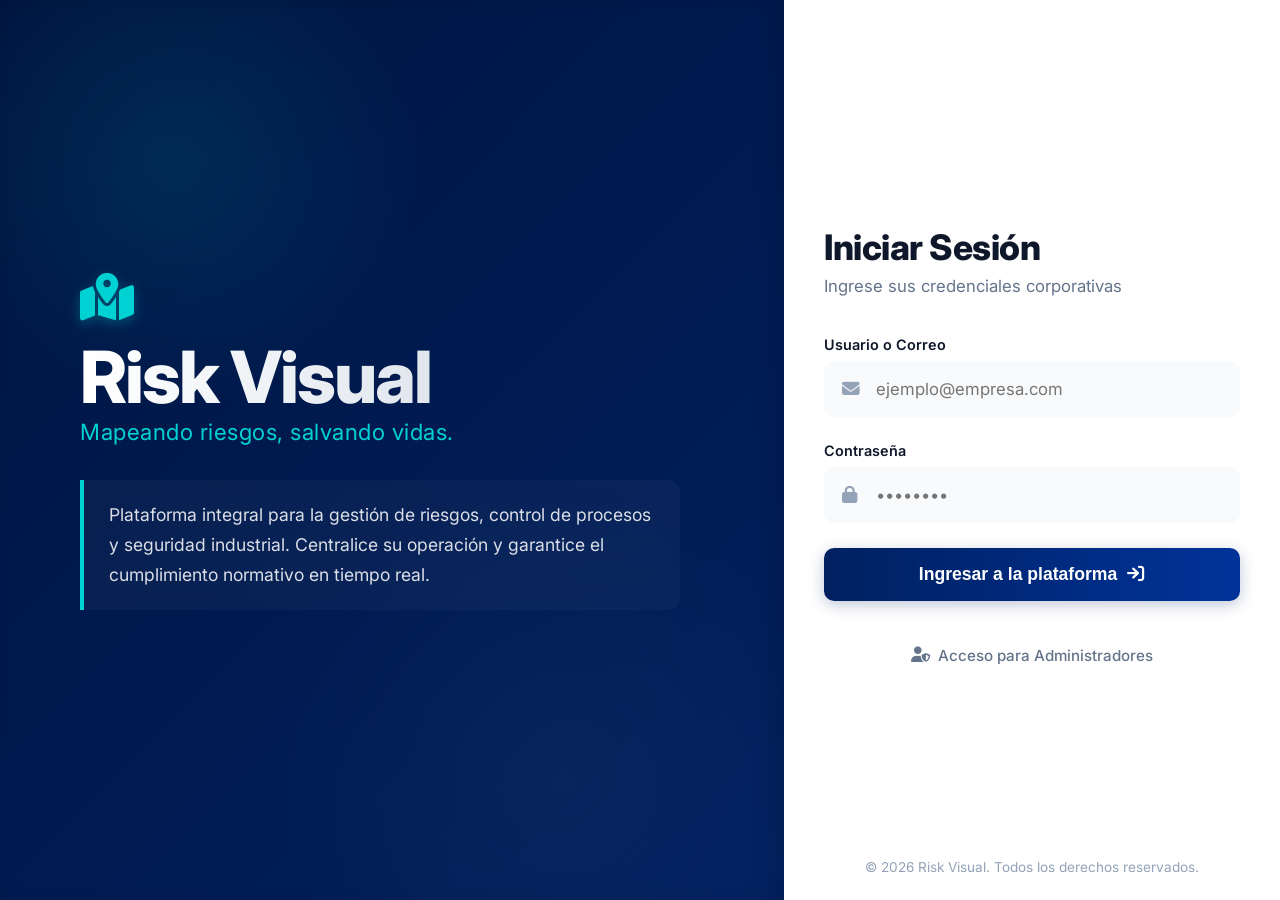
==== index.html @ 0c674694 "Add files via upload" ====
<!DOCTYPE html>
<html lang="es">

<head>
    <meta charset="UTF-8">
    <meta name="viewport" content="width=device-width, initial-scale=1.0">
    <title>Acceso Seguro - Risk Visual</title>
    <link href="https://fonts.googleapis.com/css2?family=Inter:wght@300;400;500;600;800&display=swap" rel="stylesheet">
    <link rel="stylesheet" href="https://cdnjs.cloudflare.com/ajax/libs/font-awesome/6.4.0/css/all.min.css">
    <script src="db-manager.js"></script>
    
    <style>
        /* --- ESTILOS GENERALES --- */
        :root {
            --brand-blue: #002060;
            --brand-dark: #001540;
            --accent: #00d2d3;
            --text-dark: #0f172a;
            --text-light: #64748b;
            --bg-input: #f8fafc;
        }

        body {
            margin: 0;
            padding: 0;
            height: 100vh;
            font-family: 'Inter', sans-serif;
            display: flex;
            overflow: hidden;
            background-color: #ffffff;
        }

        /* --- LADO IZQUIERDO (BRANDING) --- */
        .brand-section {
            flex: 1.2; 
            background: linear-gradient(135deg, var(--brand-dark) 0%, var(--brand-blue) 100%);
            color: white;
            display: flex;
            flex-direction: column;
            justify-content: center;
            padding: 60px 80px;
            position: relative;
            overflow: hidden;
            box-shadow: inset -10px 0 20px rgba(0,0,0,0.1);
        }

        /* Elementos decorativos de fondo (Geometría moderna) */
        .brand-section::before {
            content: "";
            position: absolute;
            top: -10%; left: -10%;
            width: 500px; height: 500px;
            background: radial-gradient(circle, rgba(0, 210, 211, 0.1) 0%, transparent 70%);
            border-radius: 50%;
            z-index: 1;
        }

        .brand-section::after {
            content: "";
            position: absolute;
            bottom: -20%; right: -10%;
            width: 600px; height: 600px;
            background: radial-gradient(circle, rgba(255,255,255,0.03) 0%, transparent 70%);
            border-radius: 50%;
            z-index: 1;
        }
        
        .brand-content {
            position: relative;
            z-index: 2;
            max-width: 600px;
            animation: slideRight 0.8s ease-out;
        }

        .logo-icon-main {
            font-size: 3rem;
            color: var(--accent);
            margin-bottom: 20px;
            filter: drop-shadow(0 4px 6px rgba(0, 210, 211, 0.3));
        }

        .logo-text {
            font-size: 4.5rem;
            font-weight: 800;
            letter-spacing: -2px;
            margin-bottom: 5px;
            line-height: 1;
            background: linear-gradient(to right, #ffffff, #cbd5e1);
            -webkit-background-clip: text;
            -webkit-text-fill-color: transparent;
        }
        
        .logo-subtitle {
            font-size: 1.4rem;
            font-weight: 400;
            color: var(--accent);
            margin-bottom: 35px;
            letter-spacing: 0.5px;
        }

        .brand-desc {
            font-size: 1.1rem;
            line-height: 1.7;
            color: rgba(255,255,255,0.85);
            border-left: 4px solid var(--accent);
            padding-left: 20px;
            background: rgba(255, 255, 255, 0.03);
            padding: 20px 20px 20px 25px;
            border-radius: 0 12px 12px 0;
            backdrop-filter: blur(10px);
        }

        /* --- LADO DERECHO (LOGIN) --- */
        .login-section {
            flex: 0.8;
            background: #ffffff;
            display: flex;
            flex-direction: column;
            justify-content: center;
            align-items: center;
            padding: 40px;
            position: relative;
        }

        .login-wrapper {
            width: 100%;
            max-width: 420px;
            animation: fadeIn 1s ease-out;
        }

        /* Logo móvil (Oculto en PC) */
        .mobile-brand {
            display: none;
            text-align: center;
            margin-bottom: 30px;
        }
        .mobile-brand i { color: var(--brand-blue); font-size: 2rem; margin-bottom: 10px; }
        .mobile-brand h1 { color: var(--brand-dark); font-size: 2rem; margin: 0; font-weight: 800; letter-spacing: -1px; }
        .mobile-brand p { color: var(--accent); font-weight: 500; font-size: 0.9rem; margin: 5px 0 0 0; }

        .login-header {
            margin-bottom: 40px;
            text-align: left;
        }

        .login-header h2 {
            color: var(--text-dark);
            font-size: 2.2rem;
            margin: 0;
            font-weight: 800;
            letter-spacing: -0.5px;
        }

        .login-header p {
            color: var(--text-light);
            margin-top: 8px;
            font-size: 1.05rem;
        }

        /* Inputs Premium */
        .input-group {
            margin-bottom: 25px;
            position: relative;
        }

        .input-group label {
            display: block;
            margin-bottom: 8px;
            font-size: 0.9rem;
            font-weight: 600;
            color: var(--text-dark);
        }

        .input-wrapper {
            position: relative;
        }

        .input-wrapper i {
            position: absolute;
            left: 18px;
            top: 50%;
            transform: translateY(-50%);
            color: #94a3b8;
            transition: color 0.3s;
            font-size: 1.1rem;
        }

        /* Iluminar ícono al hacer focus en el input */
        .input-group:focus-within i {
            color: var(--brand-blue);
        }

        input {
            width: 100%;
            padding: 16px 16px 16px 50px;
            background-color: var(--bg-input);
            border: 2px solid transparent;
            border-radius: 10px;
            font-size: 1.05rem;
            color: var(--text-dark);
            transition: all 0.3s;
            box-sizing: border-box;
            font-family: 'Inter', sans-serif;
        }

        input:hover {
            background-color: #f1f5f9;
        }

        input:focus {
            background-color: #ffffff;
            border-color: var(--brand-blue);
            outline: none;
            box-shadow: 0 4px 12px rgba(0, 32, 96, 0.08);
        }

        /* Botón */
        button {
            width: 100%;
            padding: 16px;
            background: linear-gradient(to right, var(--brand-blue), #003399);
            color: white;
            border: none;
            border-radius: 10px;
            font-size: 1.1rem;
            font-weight: 600;
            cursor: pointer;
            transition: all 0.3s;
            margin-top: 15px;
            box-shadow: 0 4px 15px rgba(0, 32, 96, 0.25);
            display: flex;
            justify-content: center;
            align-items: center;
            gap: 10px;
        }

        button:hover {
            transform: translateY(-2px);
            box-shadow: 0 8px 25px rgba(0, 32, 96, 0.35);
        }

        /* Error Box */
        #error {
            color: #b91c1c; 
            background: #fef2f2; 
            padding: 12px 15px; 
            border-radius: 8px; 
            margin-top: 20px; 
            display: none; 
            text-align: left; 
            font-size: 0.95rem; 
            border-left: 4px solid #ef4444;
            animation: fadeIn 0.3s ease-out;
        }

        /* Links y Footer */
        .super-admin-link {
            margin-top: 35px;
            display: flex;
            align-items: center;
            justify-content: center;
            gap: 8px;
            color: var(--text-light);
            font-size: 0.95rem;
            text-decoration: none;
            font-weight: 500;
            transition: color 0.2s;
            padding: 10px;
            border-radius: 8px;
        }
        
        .super-admin-link:hover { 
            color: var(--brand-blue); 
            background-color: var(--bg-input);
        }

        .footer-copy {
            position: absolute;
            bottom: 25px;
            text-align: center;
            width: 100%;
            color: #94a3b8;
            font-size: 0.85rem;
            font-weight: 400;
        }

        /* Animaciones */
        @keyframes slideRight { from { opacity: 0; transform: translateX(-30px); } to { opacity: 1; transform: translateX(0); } }
        @keyframes fadeIn { from { opacity: 0; transform: translateY(15px); } to { opacity: 1; transform: translateY(0); } }

        /* Responsive */
        @media (max-width: 900px) {
            .brand-section { display: none; } 
            .login-section { flex: 1; }
            .mobile-brand { display: block; } /* Mostrar logo en móvil */
            .login-header h2, .login-header p { text-align: center; }
        }
        
        @media (max-width: 768px) {
            body { flex-direction: column; overflow-y: auto; } 
            .login-section { width: 100%; padding: 30px 20px; }
            .login-wrapper { margin-top: 10px; }
        }
        
    </style>
</head>
<body>

    <div class="brand-section">
        <div class="brand-content">
            <i class="fa-solid fa-map-location-dot logo-icon-main"></i>
            <div class="logo-text">Risk Visual</div>
            <div class="logo-subtitle">Mapeando riesgos, salvando vidas.</div>
            <p class="brand-desc">
                Plataforma integral para la gestión de riesgos, control de procesos y seguridad industrial. 
                Centralice su operación y garantice el cumplimiento normativo en tiempo real.
            </p>
        </div>
    </div>

    <div class="login-section">
        <div class="login-wrapper">
            
            <div class="mobile-brand">
                <i class="fa-solid fa-map-location-dot"></i>
                <h1>Risk Visual</h1>
                <p>Mapeando riesgos, salvando vidas.</p>
            </div>

            <div class="login-header">
                <h2>Iniciar Sesión</h2>
                <p>Ingrese sus credenciales corporativas</p>
            </div>

            <div class="input-group">
                <label for="email">Usuario o Correo</label>
                <div class="input-wrapper">
                    <i class="fa-solid fa-envelope"></i>
                    <input type="text" id="email" placeholder="ejemplo@empresa.com">
                </div>
            </div>

            <div class="input-group">
                <label for="pass">Contraseña</label>
                <div class="input-wrapper">
                    <i class="fa-solid fa-lock"></i>
                    <input type="password" id="pass" placeholder="••••••••">
                </div>
            </div>
            
            <button onclick="doLogin()">
                Ingresar a la plataforma <i class="fa-solid fa-arrow-right-to-bracket"></i>
            </button>
            
            <div id="error">
                <i class="fa-solid fa-circle-exclamation"></i> <span id="error-text">Error en las credenciales</span>
            </div>

            <a href="admin.html" class="super-admin-link">
                <i class="fa-solid fa-user-shield"></i> Acceso para Administradores
            </a>
        </div>

        <div class="footer-copy">
            &copy; <script>document.write(new Date().getFullYear())</script> Risk Visual. Todos los derechos reservados.
        </div>
    </div>

    <script>
        // Si ya estás logueado, te manda adentro directo
        if(localStorage.getItem('SGS_CURRENT_SESSION')) {
            const s = JSON.parse(localStorage.getItem('SGS_CURRENT_SESSION'));
            if(s.type === 'COMPANY_USER') window.location.href = 'dashboard.html';
            if(s.type === 'SUPER_ADMIN') window.location.href = 'admin.html';
        }

        function doLogin() {
            const e = document.getElementById('email').value;
            const p = document.getElementById('pass').value;
            
            const btn = document.querySelector('button');
            const originalText = btn.innerHTML;
            btn.innerHTML = '<i class="fa-solid fa-circle-notch fa-spin"></i> Verificando...';
            btn.disabled = true;
            btn.style.opacity = "0.8";

            setTimeout(() => {
                const res = attemptLogin(e, p); // Función de db-manager.js

                if(res.success) {
                    if(res.type === 'SUPER_ADMIN') window.location.href = 'admin.html';
                    else window.location.href = 'dashboard.html';
                } else {
                    const errDiv = document.getElementById('error');
                    document.getElementById('error-text').innerText = res.msg;
                    errDiv.style.display = 'block';
                    
                    btn.innerHTML = originalText;
                    btn.disabled = false;
                    btn.style.opacity = "1";
                }
            }, 600);
        }

        document.getElementById('pass').addEventListener('keypress', function (e) {
            if (e.key === 'Enter') doLogin();
        });
  
   </script> 

</body>



</html>
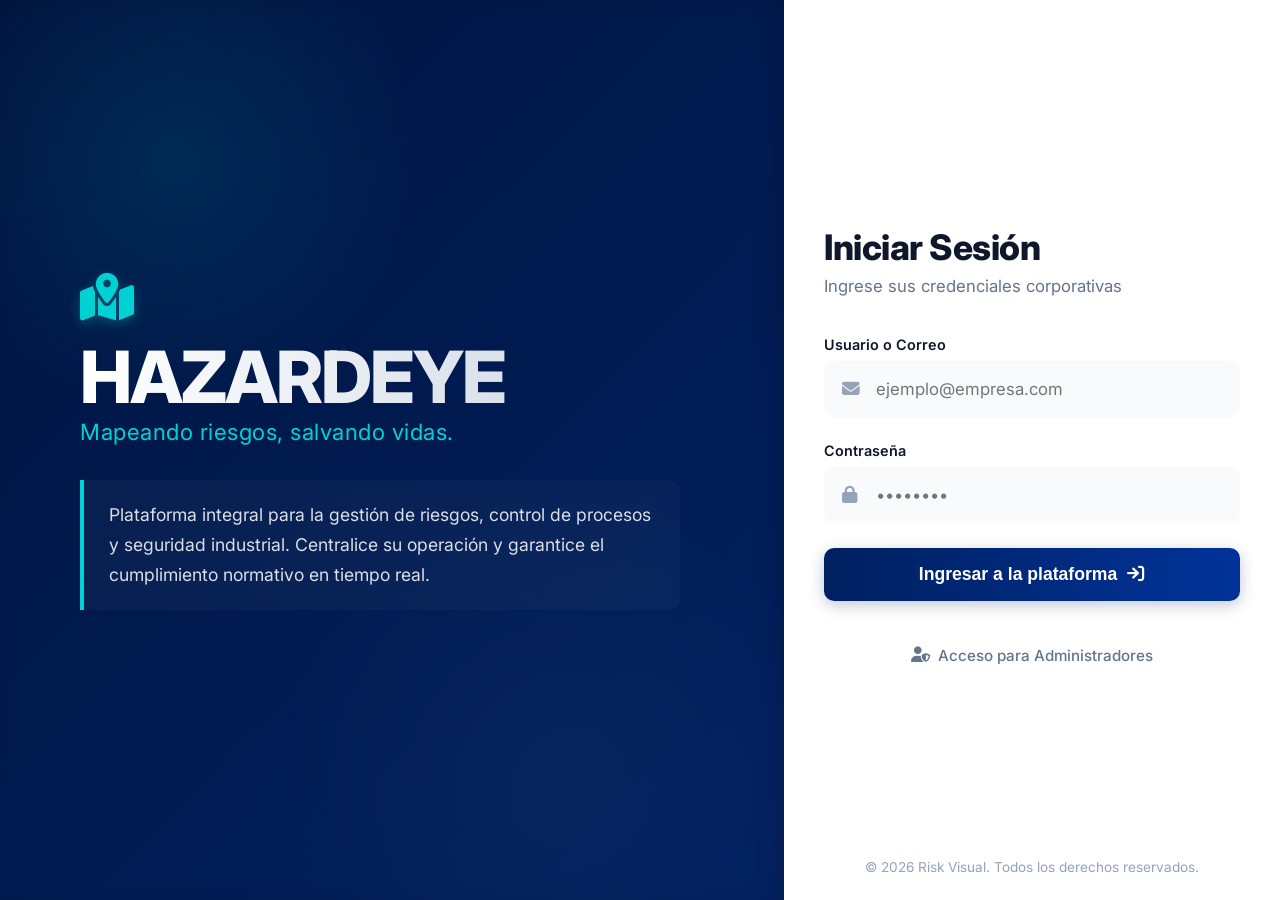
==== commit 80affe0d: "index.html" ====
--- a/index.html
+++ b/index.html
@@ -309,7 +309,7 @@
     <div class="brand-section">
         <div class="brand-content">
             <i class="fa-solid fa-map-location-dot logo-icon-main"></i>
-            <div class="logo-text">Risk Visual</div>
+            <div class="logo-text">HAZARDEYE</div>
             <div class="logo-subtitle">Mapeando riesgos, salvando vidas.</div>
             <p class="brand-desc">
                 Plataforma integral para la gestión de riesgos, control de procesos y seguridad industrial. 
@@ -323,7 +323,7 @@
             
             <div class="mobile-brand">
                 <i class="fa-solid fa-map-location-dot"></i>
-                <h1>Risk Visual</h1>
+                <h1>HAZARDEYE</h1>
                 <p>Mapeando riesgos, salvando vidas.</p>
             </div>
 
@@ -412,4 +412,4 @@
 
 
 
-</html>+</html>
